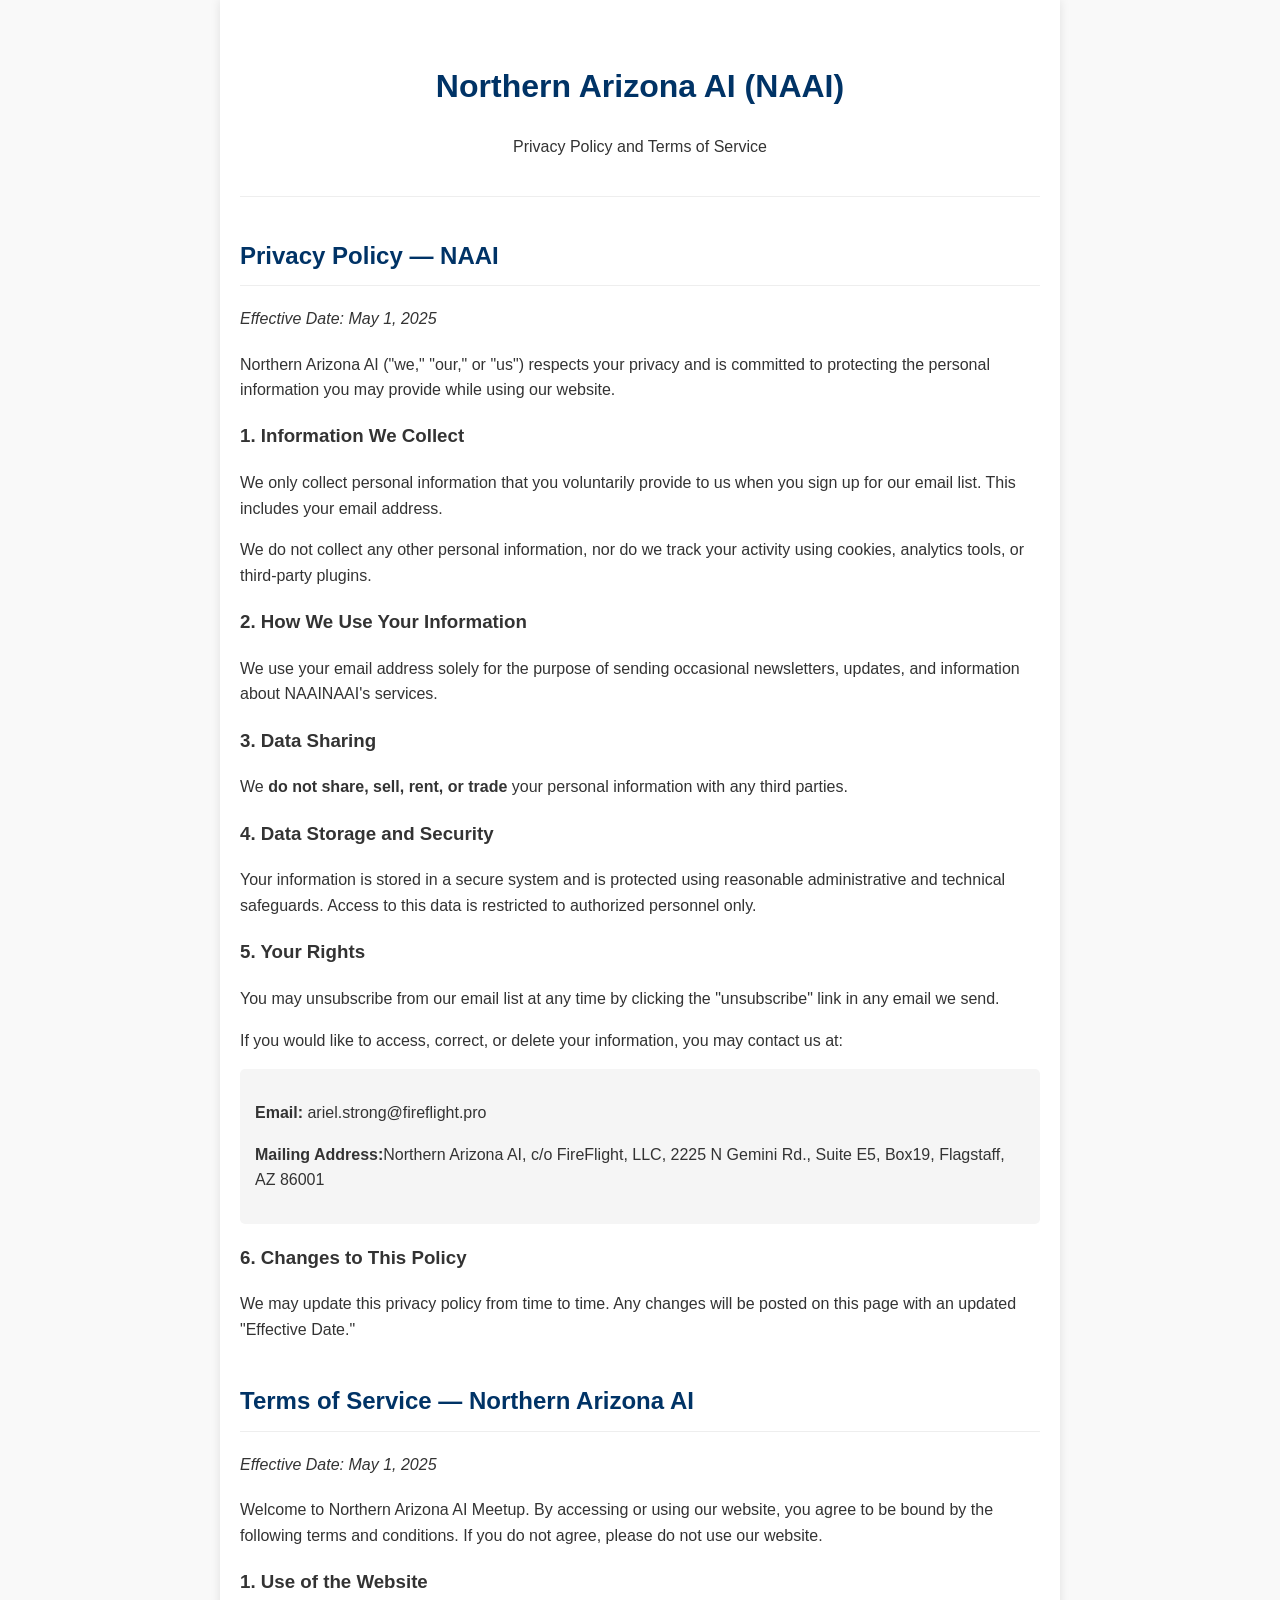
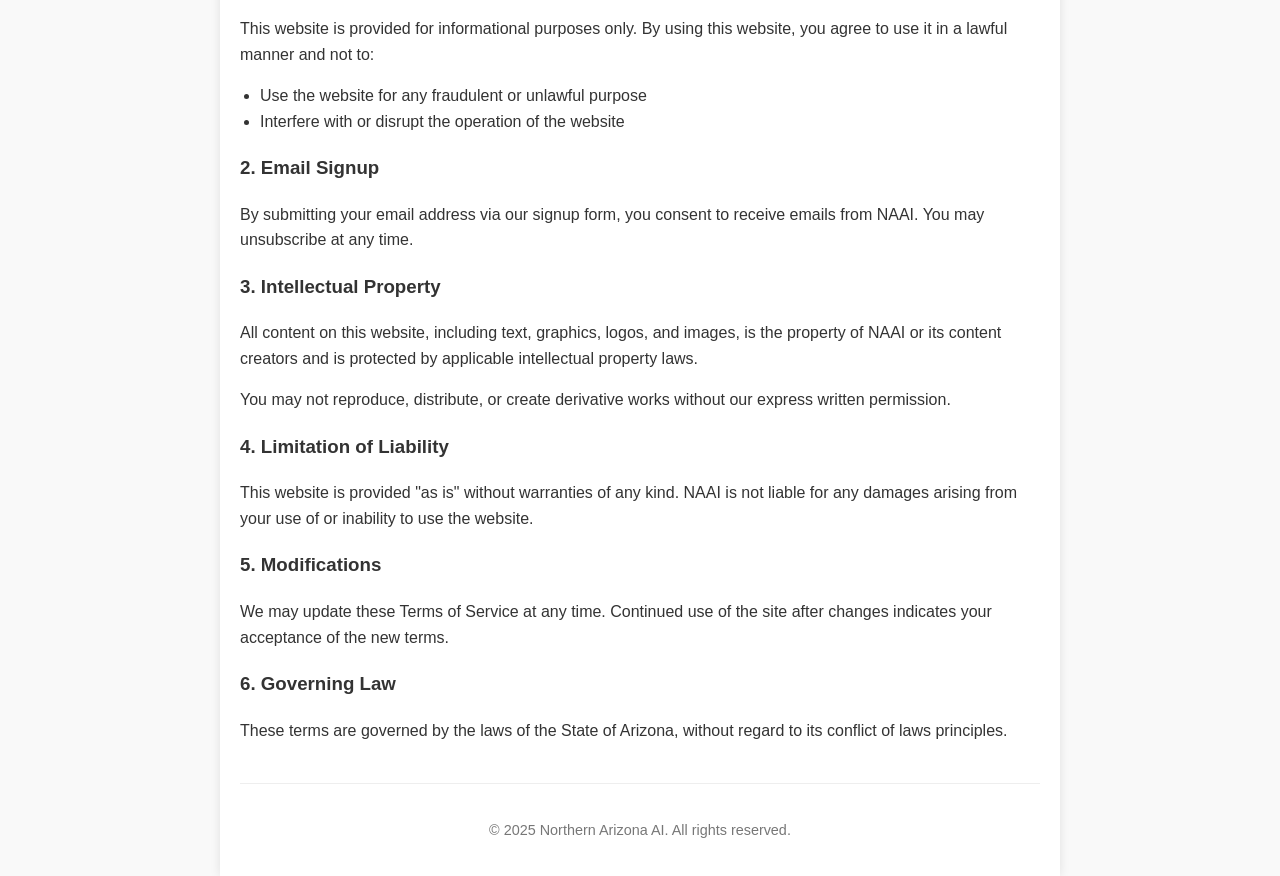
==== PSTOS.html @ 0684a286 "version 1.0" ====
<!DOCTYPE html>
<html lang="en">
<head>
    <meta charset="UTF-8">
    <meta name="viewport" content="width=device-width, initial-scale=1.0">
    <title>Privacy Policy and Terms of Service</title>
    <style>
        body {
            font-family: Arial, sans-serif;
            line-height: 1.6;
            margin: 0;
            padding: 0;
            color: #333;
            background-color: #f9f9f9;
        }
        .container {
            max-width: 800px;
            margin: 0 auto;
            padding: 20px;
            background-color: #fff;
            box-shadow: 0 0 10px rgba(0,0,0,0.1);
        }
        header {
            text-align: center;
            padding: 20px 0;
            border-bottom: 1px solid #eee;
        }
        h1 {
            color: #003366;
        }
        h2 {
            color: #003366;
            border-bottom: 1px solid #eee;
            padding-bottom: 10px;
            margin-top: 40px;
        }
        strong {
            font-weight: bold;
        }
        ul {
            padding-left: 20px;
        }
        .effective-date {
            font-style: italic;
            margin-bottom: 20px;
        }
        .contact-info {
            background-color: #f5f5f5;
            padding: 15px;
            border-radius: 5px;
            margin: 15px 0;
        }
        footer {
            text-align: center;
            margin-top: 40px;
            padding-top: 20px;
            border-top: 1px solid #eee;
            font-size: 0.9em;
            color: #777;
        }
    </style>
</head>
<body>
    <div class="container">
        <header>
            <h1>Northern Arizona AI (NAAI)</h1>
            <p>Privacy Policy and Terms of Service</p>
        </header>

        <section id="privacy-policy">
            <h2>Privacy Policy — NAAI</h2>
            <p class="effective-date">Effective Date: May 1, 2025</p>
            
            <p>Northern Arizona AI ("we," "our," or "us") respects your privacy and is committed to protecting the personal information you may provide while using our website.</p>
            
            <h3>1. Information We Collect</h3>
            <p>We only collect personal information that you voluntarily provide to us when you sign up for our email list. This includes your email address.</p>
            <p>We do not collect any other personal information, nor do we track your activity using cookies, analytics tools, or third-party plugins.</p>
            
            <h3>2. How We Use Your Information</h3>
            <p>We use your email address solely for the purpose of sending occasional newsletters, updates, and information about NAAINAAI's services.</p>
            
            <h3>3. Data Sharing</h3>
            <p>We <strong>do not share, sell, rent, or trade</strong> your personal information with any third parties.</p>
            
            <h3>4. Data Storage and Security</h3>
            <p>Your information is stored in a secure system and is protected using reasonable administrative and technical safeguards. Access to this data is restricted to authorized personnel only.</p>
            
            <h3>5. Your Rights</h3>
            <p>You may unsubscribe from our email list at any time by clicking the "unsubscribe" link in any email we send.</p>
            <p>If you would like to access, correct, or delete your information, you may contact us at:</p>
            <div class="contact-info">
                <p><strong>Email:</strong> ariel.strong@fireflight.pro</p>
                <p><strong>Mailing Address:</strong>Northern Arizona AI, c/o FireFlight, LLC, 2225 N Gemini Rd., Suite E5, Box19, Flagstaff, AZ 86001</p>
            </div>
            
            <h3>6. Changes to This Policy</h3>
            <p>We may update this privacy policy from time to time. Any changes will be posted on this page with an updated "Effective Date."</p>
        </section>

        <section id="terms-of-service">
            <h2>Terms of Service — Northern Arizona AI</h2>
            <p class="effective-date">Effective Date: May 1, 2025</p>
            
            <p>Welcome to Northern Arizona AI Meetup. By accessing or using our website, you agree to be bound by the following terms and conditions. If you do not agree, please do not use our website.</p>
            
            <h3>1. Use of the Website</h3>
            <p>This website is provided for informational purposes only. By using this website, you agree to use it in a lawful manner and not to:</p>
            <ul>
                <li>Use the website for any fraudulent or unlawful purpose</li>
                <li>Interfere with or disrupt the operation of the website</li>
            </ul>
            
            <h3>2. Email Signup</h3>
            <p>By submitting your email address via our signup form, you consent to receive emails from NAAI. You may unsubscribe at any time.</p>
            
            <h3>3. Intellectual Property</h3>
            <p>All content on this website, including text, graphics, logos, and images, is the property of NAAI or its content creators and is protected by applicable intellectual property laws.</p>
            <p>You may not reproduce, distribute, or create derivative works without our express written permission.</p>
            
            <h3>4. Limitation of Liability</h3>
            <p>This website is provided "as is" without warranties of any kind. NAAI is not liable for any damages arising from your use of or inability to use the website.</p>
            
            <h3>5. Modifications</h3>
            <p>We may update these Terms of Service at any time. Continued use of the site after changes indicates your acceptance of the new terms.</p>
            
            <h3>6. Governing Law</h3>
            <p>These terms are governed by the laws of the State of Arizona, without regard to its conflict of laws principles.</p>
        </section>

        <footer>
            <p>&copy; 2025 Northern Arizona AI. All rights reserved.</p>
        </footer>
    </div>
</body>
</html>
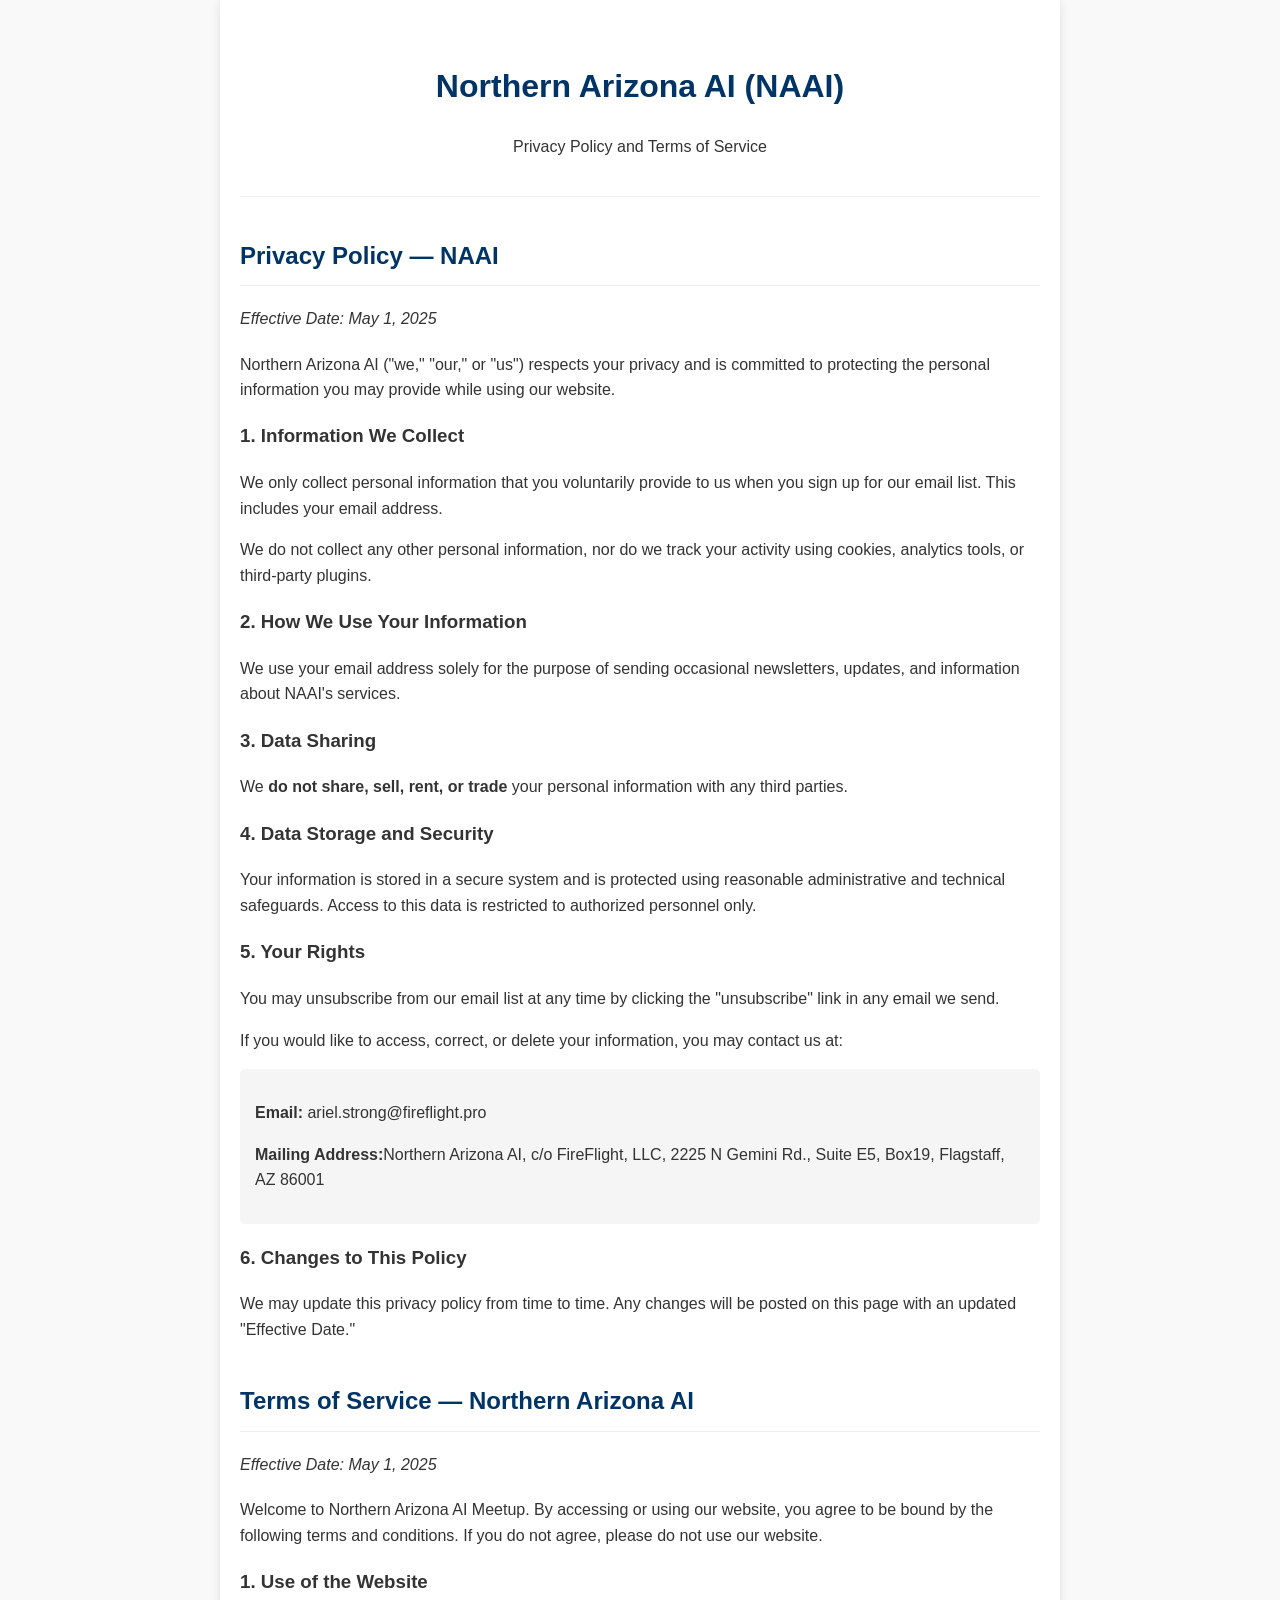
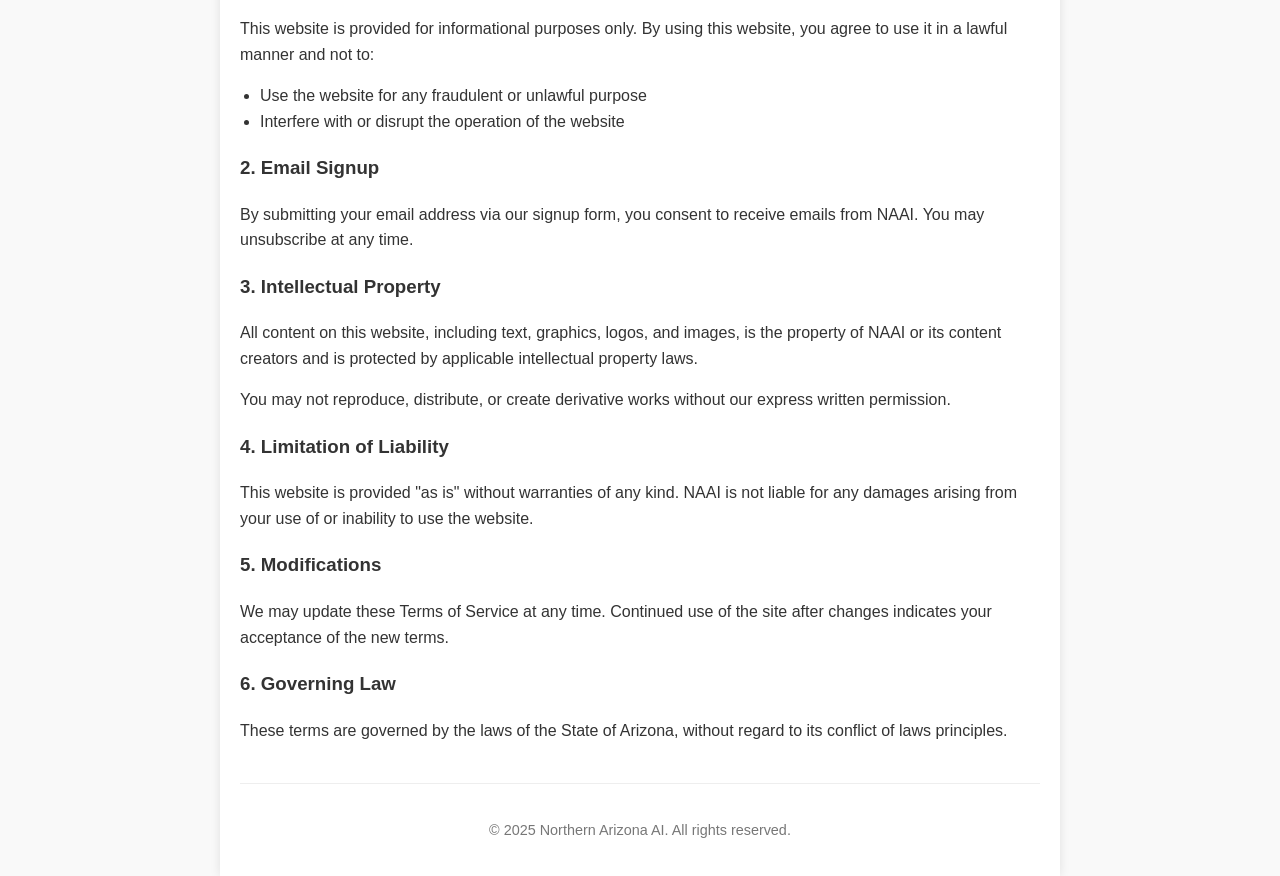
==== commit c2a592b4: "cleanup" ====
--- a/PSTOS.html
+++ b/PSTOS.html
@@ -78,7 +78,7 @@
             <p>We do not collect any other personal information, nor do we track your activity using cookies, analytics tools, or third-party plugins.</p>
             
             <h3>2. How We Use Your Information</h3>
-            <p>We use your email address solely for the purpose of sending occasional newsletters, updates, and information about NAAINAAI's services.</p>
+            <p>We use your email address solely for the purpose of sending occasional newsletters, updates, and information about NAAI's services.</p>
             
             <h3>3. Data Sharing</h3>
             <p>We <strong>do not share, sell, rent, or trade</strong> your personal information with any third parties.</p>
